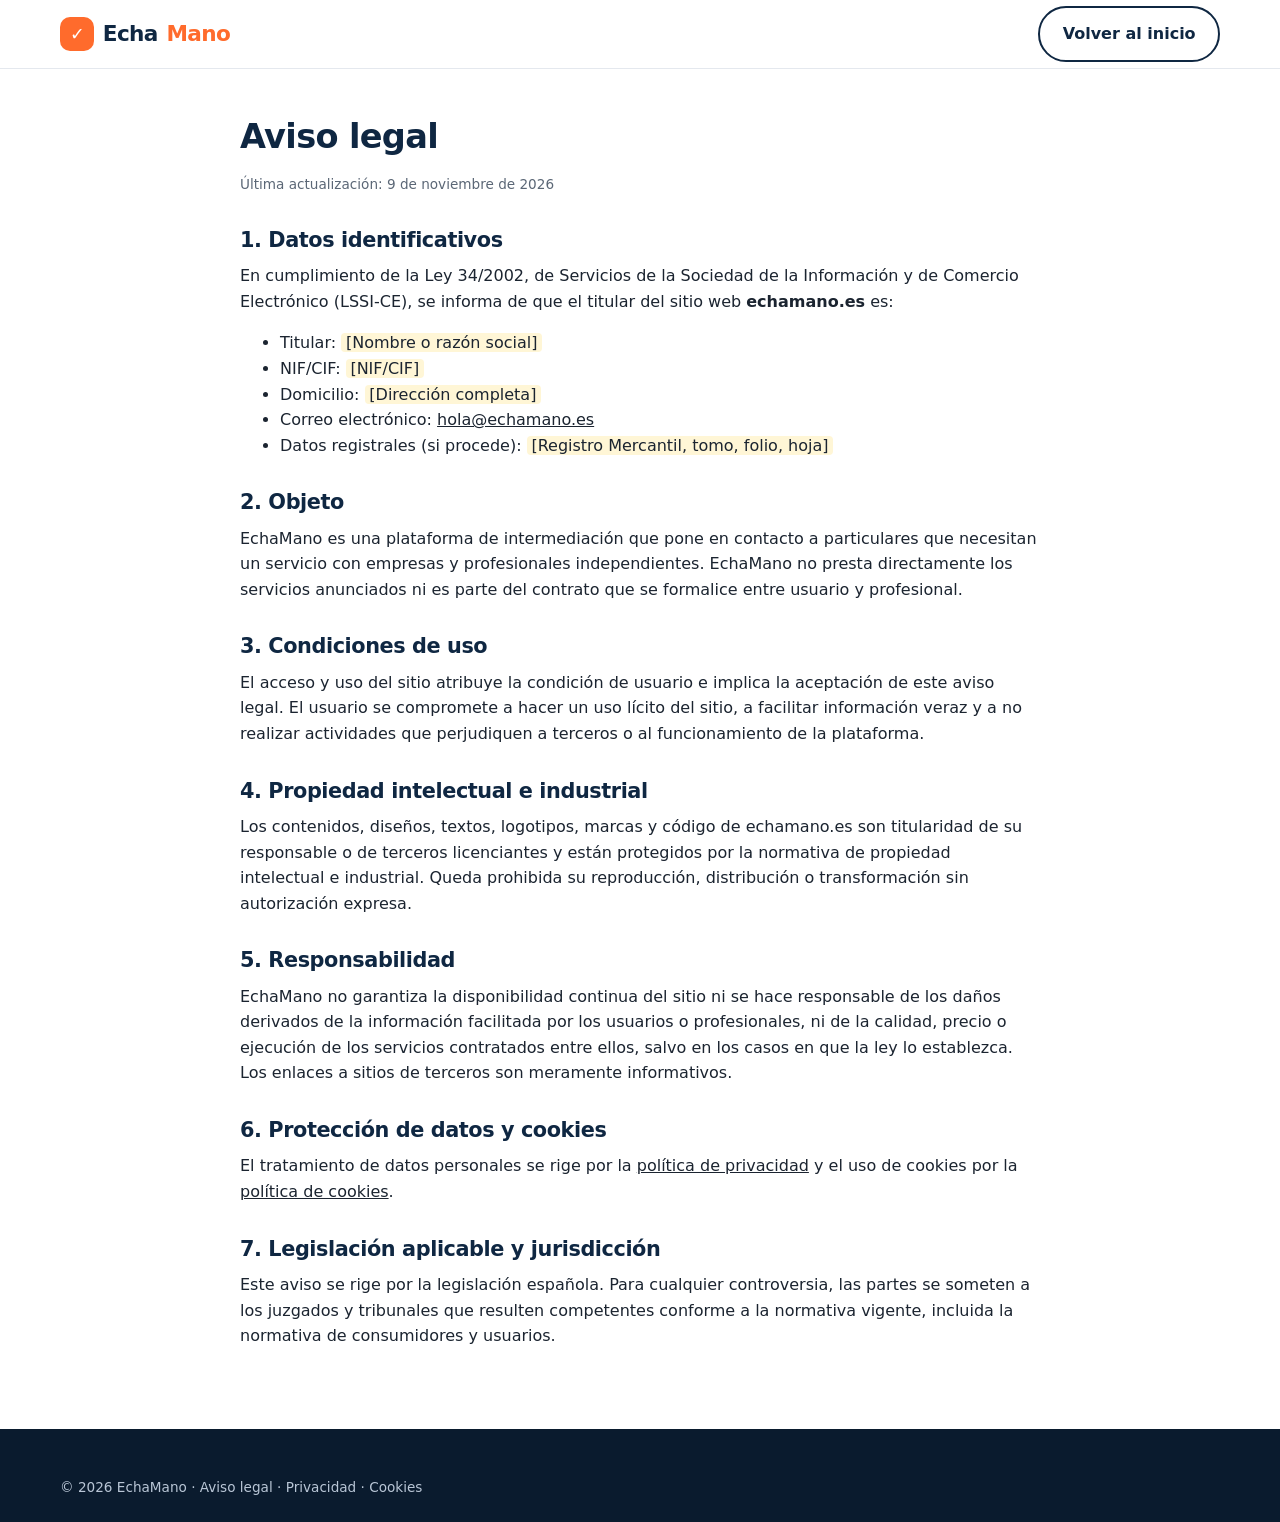
==== aviso-legal.html @ 640a9078 "Commit inicial: estructura web estática de EchaMano Portada, páginas legales, SEO (meta, Open Graph," ====
<!DOCTYPE html>
<html lang="es">
<head>
  <meta charset="utf-8">
  <meta name="viewport" content="width=device-width, initial-scale=1">
  <title>Aviso legal | EchaMano</title>
  <meta name="description" content="Aviso legal de echamano.es: titular del sitio web, condiciones de uso, propiedad intelectual y responsabilidad.">
  <meta name="robots" content="index, follow">
  <link rel="canonical" href="https://echamano.es/aviso-legal.html">
  <link rel="icon" href="/favicon.svg" type="image/svg+xml">
  <meta property="og:type" content="website">
  <meta property="og:title" content="Aviso legal | EchaMano">
  <meta property="og:description" content="Información legal del titular y condiciones de uso de echamano.es.">
  <meta property="og:url" content="https://echamano.es/aviso-legal.html">
  <link rel="stylesheet" href="/css/styles.css">
</head>
<body>
  <header class="site-header"><div class="container nav">
    <a class="logo" href="/"><span class="logo-mark" aria-hidden="true">✓</span>Echa<b>Mano</b></a>
    <a class="btn btn-outline" href="/">Volver al inicio</a>
  </div></header>

  <main class="container legal">
    <h1>Aviso legal</h1>
    <p class="small">Última actualización: 9 de noviembre de 2026</p>

    <h2>1. Datos identificativos</h2>
    <p>En cumplimiento de la Ley 34/2002, de Servicios de la Sociedad de la Información y de Comercio Electrónico (LSSI-CE), se informa de que el titular del sitio web <strong>echamano.es</strong> es:</p>
    <ul>
      <li>Titular: <span class="todo">[Nombre o razón social]</span></li>
      <li>NIF/CIF: <span class="todo">[NIF/CIF]</span></li>
      <li>Domicilio: <span class="todo">[Dirección completa]</span></li>
      <li>Correo electrónico: <a href="mailto:hola@echamano.es">hola@echamano.es</a></li>
      <li>Datos registrales (si procede): <span class="todo">[Registro Mercantil, tomo, folio, hoja]</span></li>
    </ul>

    <h2>2. Objeto</h2>
    <p>EchaMano es una plataforma de intermediación que pone en contacto a particulares que necesitan un servicio con empresas y profesionales independientes. EchaMano no presta directamente los servicios anunciados ni es parte del contrato que se formalice entre usuario y profesional.</p>

    <h2>3. Condiciones de uso</h2>
    <p>El acceso y uso del sitio atribuye la condición de usuario e implica la aceptación de este aviso legal. El usuario se compromete a hacer un uso lícito del sitio, a facilitar información veraz y a no realizar actividades que perjudiquen a terceros o al funcionamiento de la plataforma.</p>

    <h2>4. Propiedad intelectual e industrial</h2>
    <p>Los contenidos, diseños, textos, logotipos, marcas y código de echamano.es son titularidad de su responsable o de terceros licenciantes y están protegidos por la normativa de propiedad intelectual e industrial. Queda prohibida su reproducción, distribución o transformación sin autorización expresa.</p>

    <h2>5. Responsabilidad</h2>
    <p>EchaMano no garantiza la disponibilidad continua del sitio ni se hace responsable de los daños derivados de la información facilitada por los usuarios o profesionales, ni de la calidad, precio o ejecución de los servicios contratados entre ellos, salvo en los casos en que la ley lo establezca. Los enlaces a sitios de terceros son meramente informativos.</p>

    <h2>6. Protección de datos y cookies</h2>
    <p>El tratamiento de datos personales se rige por la <a href="/politica-de-privacidad.html">política de privacidad</a> y el uso de cookies por la <a href="/cookies.html">política de cookies</a>.</p>

    <h2>7. Legislación aplicable y jurisdicción</h2>
    <p>Este aviso se rige por la legislación española. Para cualquier controversia, las partes se someten a los juzgados y tribunales que resulten competentes conforme a la normativa vigente, incluida la normativa de consumidores y usuarios.</p>
  </main>

  <footer class="site-footer"><div class="container">
    <p class="copy" style="border:0;margin:0;padding:0">© 2026 EchaMano · <a href="/aviso-legal.html">Aviso legal</a> · <a href="/politica-de-privacidad.html">Privacidad</a> · <a href="/cookies.html">Cookies</a></p>
  </div></footer>
</body>
</html>
---- css/styles.css ----
/* EchaMano · echamano.es */
:root {
  --brand: #ff6b2c;
  --brand-dark: #e5551a;
  --navy: #0f2742;
  --navy-2: #163757;
  --ink: #1b2430;
  --muted: #5b6776;
  --line: #e4e8ee;
  --bg: #ffffff;
  --bg-soft: #f6f8fb;
  --ok: #17a673;
  --radius: 14px;
  --shadow: 0 8px 30px rgba(15, 39, 66, .10);
  --max: 1160px;
  font-family: "Inter", system-ui, -apple-system, "Segoe UI", Roboto, sans-serif;
}
*, *::before, *::after { box-sizing: border-box; }
html { scroll-behavior: smooth; }
body { margin: 0; color: var(--ink); background: var(--bg); line-height: 1.6; -webkit-font-smoothing: antialiased; }
img, svg { max-width: 100%; display: block; }
a { color: inherit; }
h1, h2, h3 { line-height: 1.2; margin: 0 0 .5em; color: var(--navy); letter-spacing: -.02em; }
h1 { font-size: clamp(2.1rem, 5vw, 3.4rem); }
h2 { font-size: clamp(1.6rem, 3.4vw, 2.3rem); }
h3 { font-size: 1.15rem; }
p { margin: 0 0 1em; }
.container { width: min(100% - 2rem, var(--max)); margin-inline: auto; }
.skip { position: absolute; left: -999px; top: 0; background: #fff; padding: .6rem 1rem; z-index: 100; }
.skip:focus { left: 1rem; top: 1rem; }
:focus-visible { outline: 3px solid var(--brand); outline-offset: 2px; }

/* Botones */
.btn { display: inline-flex; align-items: center; justify-content: center; gap: .5rem; padding: .85rem 1.4rem; border-radius: 999px; font-weight: 700; text-decoration: none; border: 2px solid transparent; cursor: pointer; font-size: 1rem; transition: transform .15s, background .15s, box-shadow .15s; font-family: inherit; }
.btn:hover { transform: translateY(-1px); }
.btn-primary { background: var(--brand); color: #fff; box-shadow: 0 6px 18px rgba(255,107,44,.35); }
.btn-primary:hover { background: var(--brand-dark); }
.btn-outline { border-color: var(--navy); color: var(--navy); background: transparent; }
.btn-outline:hover { background: var(--navy); color: #fff; }
.btn-light { background: #fff; color: var(--navy); }
.btn-ghost-light { border-color: rgba(255,255,255,.6); color: #fff; }
.btn-ghost-light:hover { background: #fff; color: var(--navy); }

/* Header */
.site-header { position: sticky; top: 0; z-index: 50; background: rgba(255,255,255,.95); backdrop-filter: blur(8px); border-bottom: 1px solid var(--line); }
.nav { display: flex; align-items: center; justify-content: space-between; height: 68px; gap: 1rem; }
.logo { display: inline-flex; align-items: center; gap: .55rem; font-weight: 800; font-size: 1.35rem; text-decoration: none; color: var(--navy); letter-spacing: -.03em; }
.logo-mark { width: 34px; height: 34px; border-radius: 10px; background: var(--brand); display: grid; place-items: center; color: #fff; font-size: 1.1rem; }
.logo b { color: var(--brand); }
.nav-links { display: flex; align-items: center; gap: 1.5rem; list-style: none; margin: 0; padding: 0; }
.nav-links a { text-decoration: none; font-weight: 600; font-size: .95rem; color: var(--ink); }
.nav-links a:hover { color: var(--brand); }
.nav-toggle { display: none; background: none; border: 0; padding: .5rem; cursor: pointer; font-size: 1.6rem; line-height: 1; color: var(--navy); }

/* Hero */
.hero { background: radial-gradient(1200px 500px at 85% -10%, #ffe4d6 0, transparent 60%), linear-gradient(180deg, #f6f8fb, #fff); padding: clamp(3rem, 8vw, 6rem) 0 3rem; }
.hero-grid { display: grid; grid-template-columns: 1.15fr .85fr; gap: 3rem; align-items: center; }
.eyebrow { display: inline-block; background: #fff1ea; color: var(--brand-dark); font-weight: 700; font-size: .85rem; padding: .35rem .8rem; border-radius: 999px; margin-bottom: 1rem; }
.hero h1 span { color: var(--brand); }
.lead { font-size: 1.15rem; color: var(--muted); max-width: 40em; }
.hero-cta { display: flex; flex-wrap: wrap; gap: .8rem; margin: 1.5rem 0; }
.hero-points { display: flex; flex-wrap: wrap; gap: .5rem 1.4rem; list-style: none; padding: 0; margin: 0; color: var(--muted); font-size: .95rem; }
.hero-points li::before { content: "✓"; color: var(--ok); font-weight: 800; margin-right: .4rem; }
.search-card { background: #fff; border-radius: 20px; box-shadow: var(--shadow); padding: 1.6rem; border: 1px solid var(--line); }
.search-card h2 { font-size: 1.3rem; }
.field { margin-bottom: 1rem; }
label { display: block; font-weight: 600; font-size: .9rem; margin-bottom: .3rem; }
input, select, textarea { width: 100%; padding: .8rem .9rem; border: 1.5px solid var(--line); border-radius: 10px; font: inherit; background: #fff; color: var(--ink); }
input:focus, select:focus { border-color: var(--brand); outline: none; box-shadow: 0 0 0 3px rgba(255,107,44,.2); }
.form-msg { margin-top: .8rem; font-weight: 600; font-size: .95rem; min-height: 1.4em; }
.form-msg.ok { color: var(--ok); }
.form-msg.err { color: #c62828; }
.small { font-size: .85rem; color: var(--muted); }

/* Secciones */
section { padding: clamp(3rem, 7vw, 5rem) 0; }
.section-head { text-align: center; max-width: 720px; margin: 0 auto 2.5rem; }
.section-head p { color: var(--muted); font-size: 1.05rem; }
.bg-soft { background: var(--bg-soft); }

/* Categorías */
.cat-grid { display: grid; grid-template-columns: repeat(auto-fill, minmax(165px, 1fr)); gap: 1rem; }
.cat { display: flex; flex-direction: column; align-items: center; gap: .6rem; padding: 1.4rem 1rem; background: #fff; border: 1.5px solid var(--line); border-radius: var(--radius); text-decoration: none; font-weight: 700; color: var(--navy); text-align: center; transition: all .15s; cursor: pointer; font-family: inherit; font-size: 1rem; }
.cat:hover, .cat[aria-pressed="true"] { border-color: var(--brand); box-shadow: var(--shadow); transform: translateY(-2px); }
.cat[aria-pressed="true"] { background: #fff7f2; }
.cat .ico { font-size: 2rem; line-height: 1; }

/* Pasos */
.tabs { display: flex; justify-content: center; gap: .5rem; margin-bottom: 2rem; flex-wrap: wrap; }
.tab { padding: .7rem 1.4rem; border-radius: 999px; border: 2px solid var(--line); background: #fff; font-weight: 700; cursor: pointer; font: inherit; font-weight: 700; color: var(--muted); }
.tab[aria-selected="true"] { background: var(--navy); border-color: var(--navy); color: #fff; }
.steps { display: grid; grid-template-columns: repeat(auto-fit, minmax(230px, 1fr)); gap: 1.4rem; counter-reset: s; }
.steps[hidden] { display: none; }
.step { background: #fff; border: 1px solid var(--line); border-radius: var(--radius); padding: 1.6rem; position: relative; }
.step::before { counter-increment: s; content: counter(s); display: grid; place-items: center; width: 40px; height: 40px; border-radius: 50%; background: var(--brand); color: #fff; font-weight: 800; margin-bottom: 1rem; }
.step p { color: var(--muted); margin: 0; }

/* Confianza */
.trust-grid { display: grid; grid-template-columns: repeat(auto-fit, minmax(240px, 1fr)); gap: 1.4rem; }
.trust { padding: 1.6rem; border-radius: var(--radius); background: var(--bg-soft); }
.trust .ico { font-size: 2rem; margin-bottom: .6rem; }
.trust p { color: var(--muted); margin: 0; }
.stats { display: grid; grid-template-columns: repeat(auto-fit, minmax(160px, 1fr)); gap: 1rem; margin-top: 2.5rem; text-align: center; }
.stat strong { display: block; font-size: 2rem; color: var(--brand); }
.stat span { color: var(--muted); font-size: .95rem; }

/* CTA */
.cta-grid { display: grid; grid-template-columns: 1fr 1fr; gap: 1.5rem; }
.cta-box { border-radius: 22px; padding: clamp(1.8rem, 4vw, 2.8rem); }
.cta-box h2 { color: inherit; font-size: 1.7rem; }
.cta-box ul { padding-left: 1.2rem; margin: 0 0 1.5rem; }
.cta-client { background: #fff1ea; }
.cta-pro { background: var(--navy); color: #fff; }
.cta-pro li, .cta-pro p { color: #d3deeb; }

/* FAQ */
details { background: #fff; border: 1px solid var(--line); border-radius: 12px; padding: 1rem 1.2rem; margin-bottom: .8rem; }
summary { cursor: pointer; font-weight: 700; color: var(--navy); }
details p { margin: .7rem 0 0; color: var(--muted); }
.faq { max-width: 780px; margin: 0 auto; }

/* Footer */
.site-footer { background: #0a1b2e; color: #b9c6d6; padding: 3rem 0 1.5rem; font-size: .95rem; }
.footer-grid { display: grid; grid-template-columns: 1.4fr 1fr 1fr 1fr; gap: 2rem; }
.site-footer h3 { color: #fff; font-size: 1rem; }
.site-footer ul { list-style: none; padding: 0; margin: 0; }
.site-footer li { margin-bottom: .5rem; }
.site-footer a { text-decoration: none; }
.site-footer a:hover { color: #fff; text-decoration: underline; }
.site-footer .logo { color: #fff; }
.copy { border-top: 1px solid #1f3550; margin-top: 2rem; padding-top: 1.2rem; font-size: .85rem; }

/* Cookies */
.cookie-banner { position: fixed; inset: auto 1rem 1rem 1rem; max-width: 720px; margin-inline: auto; background: #fff; border: 1px solid var(--line); box-shadow: 0 10px 40px rgba(0,0,0,.2); border-radius: 16px; padding: 1.2rem 1.4rem; z-index: 200; display: none; }
.cookie-banner.show { display: block; }
.cookie-banner p { margin: 0 0 .9rem; font-size: .92rem; }
.cookie-actions { display: flex; flex-wrap: wrap; gap: .6rem; }
.cookie-actions .btn { padding: .55rem 1.1rem; font-size: .9rem; }

/* Legal */
.legal { padding: 3rem 0 4rem; max-width: 800px; }
.legal h1 { font-size: 2.1rem; }
.legal h2 { font-size: 1.3rem; margin-top: 2rem; }
.legal table { width: 100%; border-collapse: collapse; margin: 1rem 0; font-size: .92rem; }
.legal th, .legal td { border: 1px solid var(--line); padding: .6rem .7rem; text-align: left; vertical-align: top; }
.legal th { background: var(--bg-soft); }
.todo { background: #fff6d6; padding: 0 .3rem; border-radius: 4px; }

@media (max-width: 860px) {
  .hero-grid, .cta-grid { grid-template-columns: 1fr; }
  .footer-grid { grid-template-columns: 1fr 1fr; }
  .nav-toggle { display: block; }
  .nav-links { display: none; position: absolute; top: 68px; left: 0; right: 0; background: #fff; flex-direction: column; align-items: flex-start; padding: 1rem; gap: 1rem; border-bottom: 1px solid var(--line); }
  .nav-links.open { display: flex; }
}
@media (prefers-reduced-motion: reduce) { * { transition: none !important; scroll-behavior: auto !important; } }
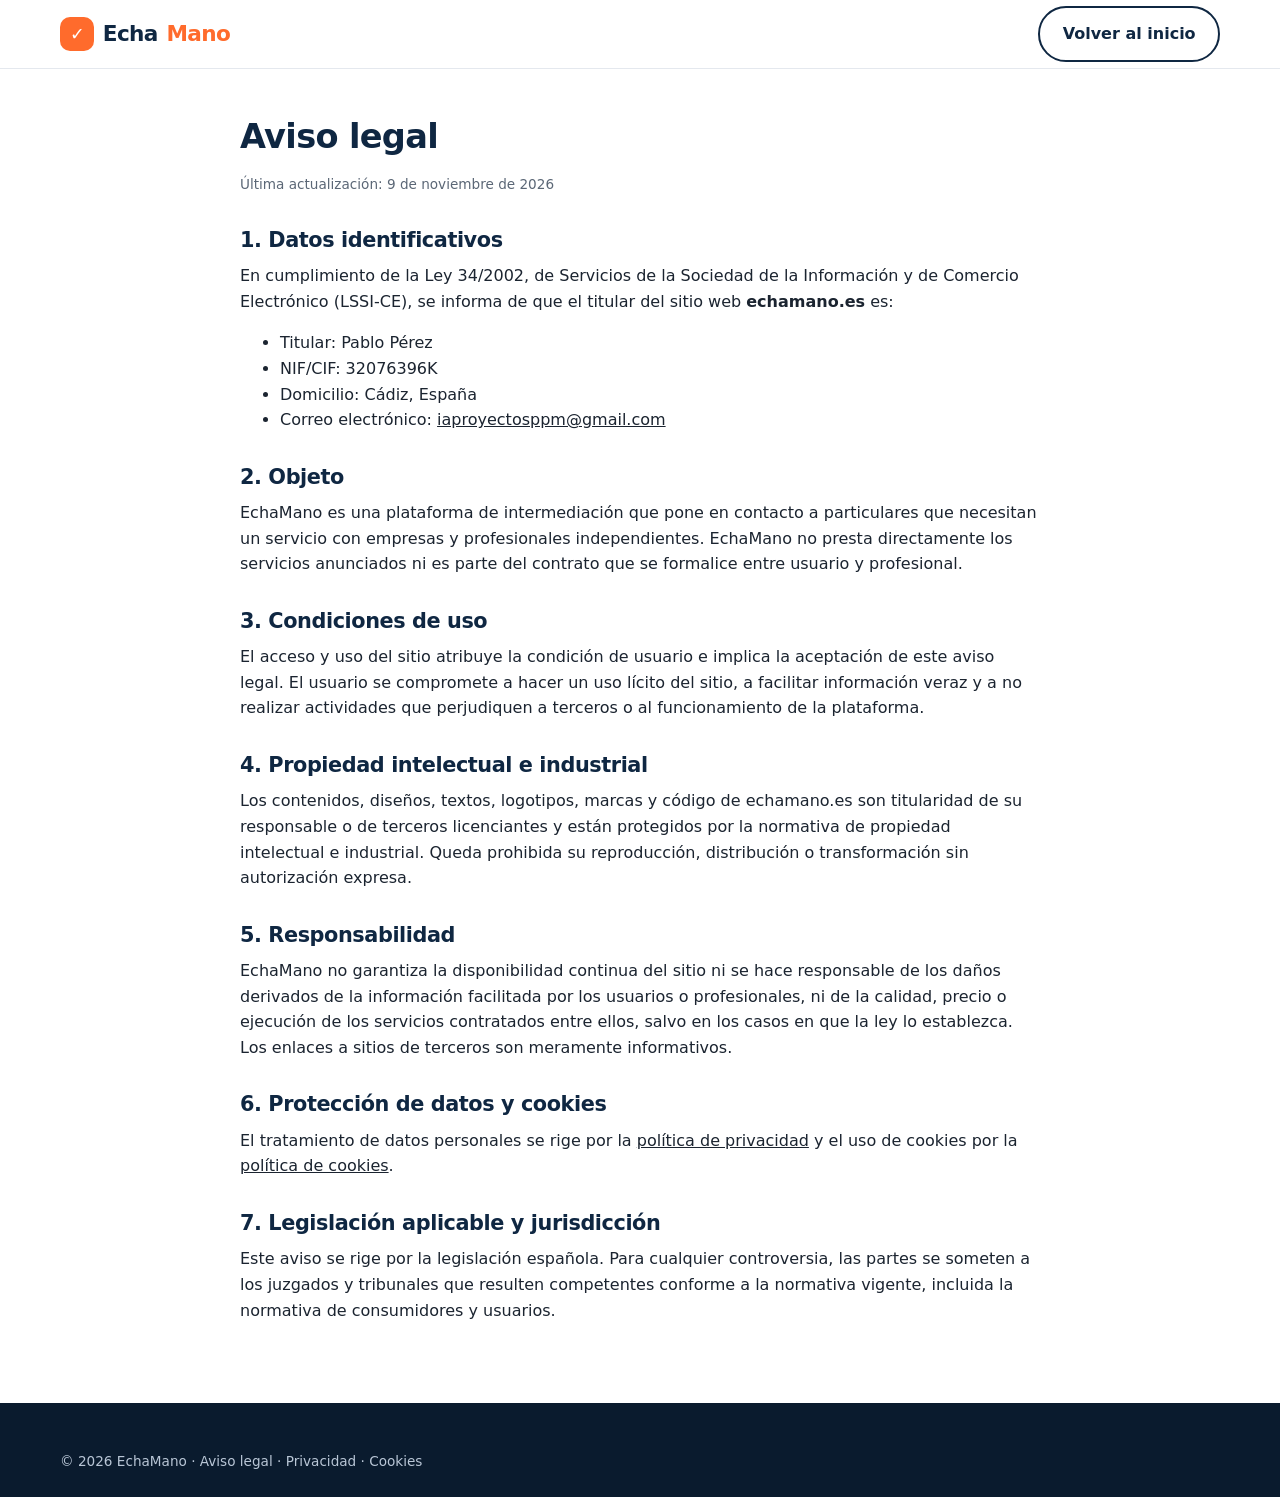
==== commit 50d1d412: "Actualizar datos legales del titular Co-Authored-By: Claude Sonnet 5.5 <noreply@anthropic.com>" ====
--- a/aviso-legal.html
+++ b/aviso-legal.html
@@ -27,11 +27,10 @@
     <h2>1. Datos identificativos</h2>
     <p>En cumplimiento de la Ley 34/2002, de Servicios de la Sociedad de la Información y de Comercio Electrónico (LSSI-CE), se informa de que el titular del sitio web <strong>echamano.es</strong> es:</p>
     <ul>
-      <li>Titular: <span class="todo">[Nombre o razón social]</span></li>
-      <li>NIF/CIF: <span class="todo">[NIF/CIF]</span></li>
-      <li>Domicilio: <span class="todo">[Dirección completa]</span></li>
-      <li>Correo electrónico: <a href="mailto:hola@echamano.es">hola@echamano.es</a></li>
-      <li>Datos registrales (si procede): <span class="todo">[Registro Mercantil, tomo, folio, hoja]</span></li>
+      <li>Titular: Pablo Pérez</li>
+      <li>NIF/CIF: 32076396K</li>
+      <li>Domicilio: Cádiz, España</li>
+      <li>Correo electrónico: <a href="mailto:iaproyectosppm@gmail.com">iaproyectosppm@gmail.com</a></li>
     </ul>
 
     <h2>2. Objeto</h2>
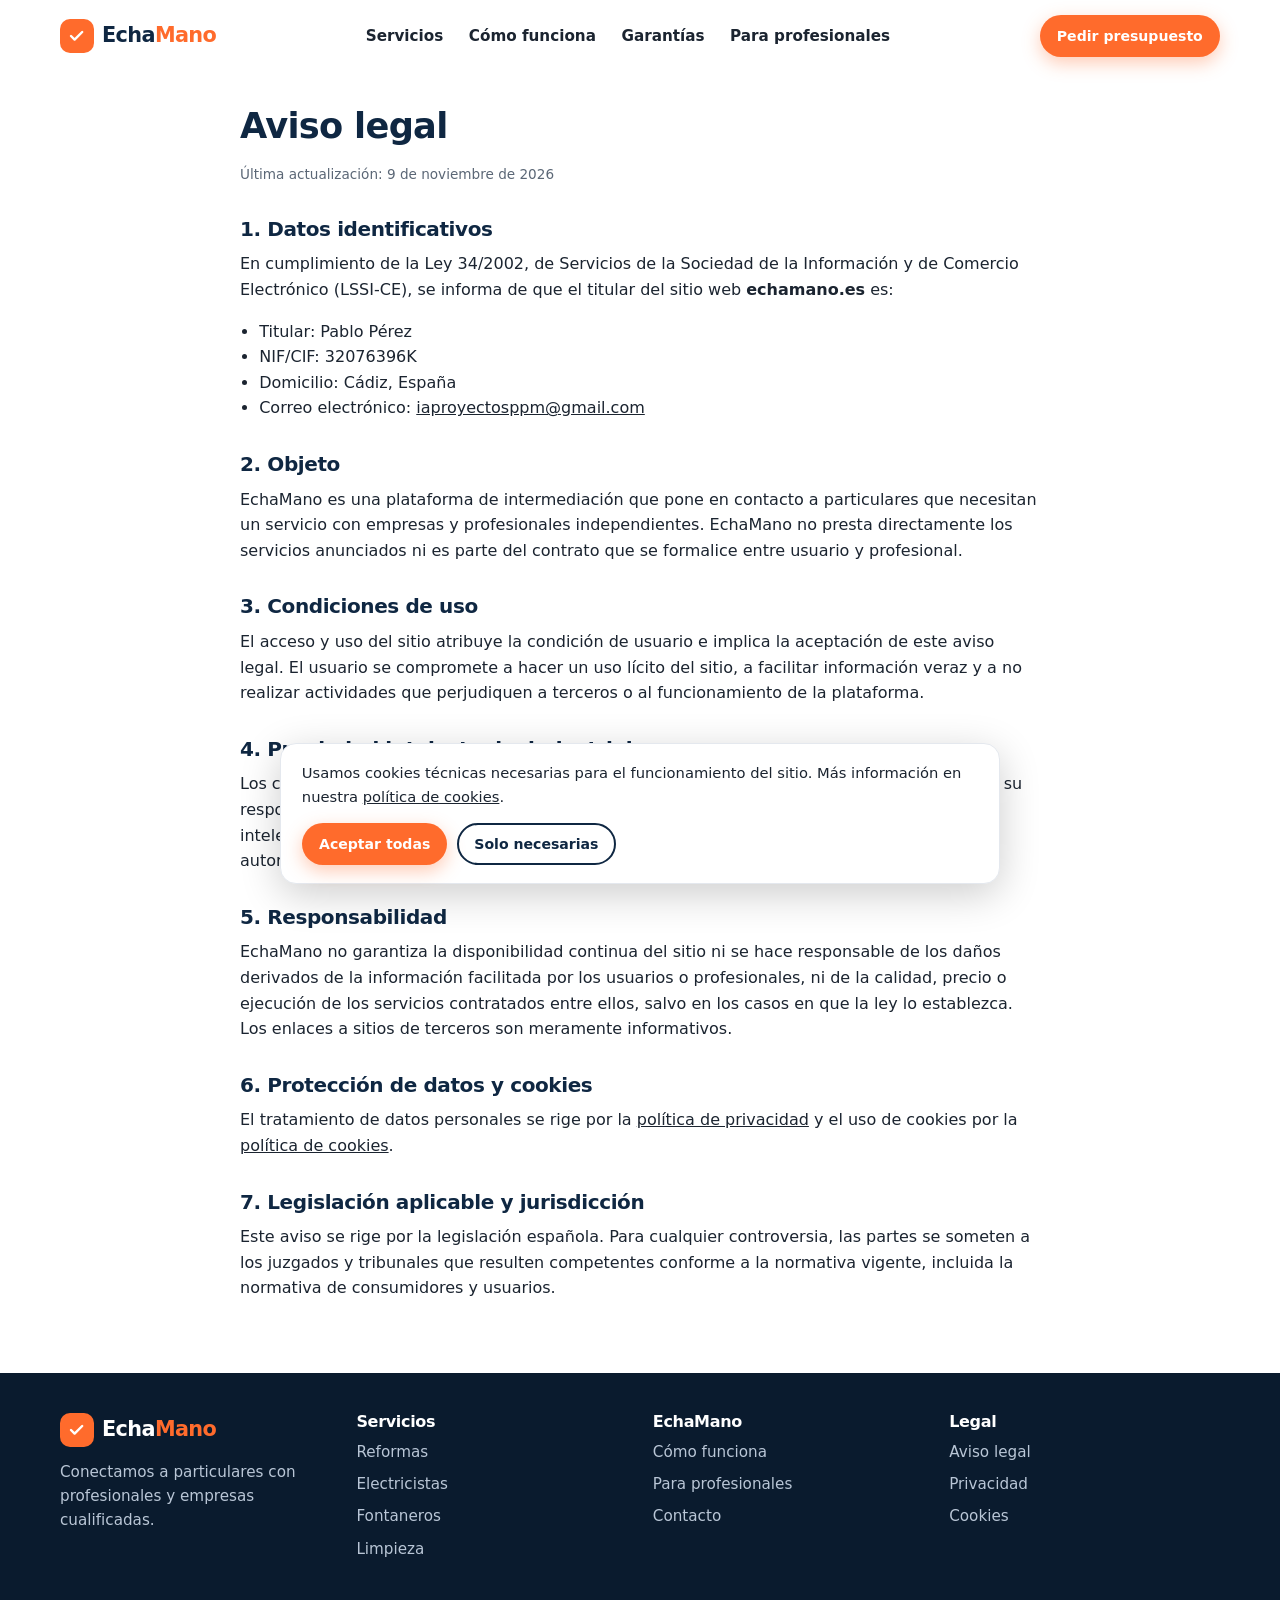
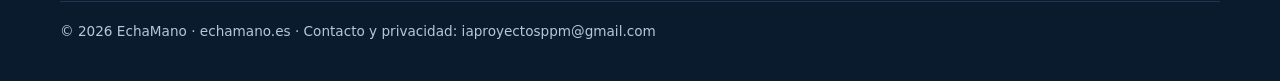
==== commit d5f17f97: "Implementar diseño profesional y estructura inspirada en estándares de la industria Co-Authored-By: " ====
--- a/aviso-legal.html
+++ b/aviso-legal.html
@@ -12,13 +12,24 @@
   <meta property="og:title" content="Aviso legal | EchaMano">
   <meta property="og:description" content="Información legal del titular y condiciones de uso de echamano.es.">
   <meta property="og:url" content="https://echamano.es/aviso-legal.html">
+  <meta name="theme-color" content="#ff6b2c">
+  <script>document.documentElement.classList.add('js');</script>
   <link rel="stylesheet" href="/css/styles.css">
 </head>
 <body>
-  <header class="site-header"><div class="container nav">
-    <a class="logo" href="/"><span class="logo-mark" aria-hidden="true">✓</span>Echa<b>Mano</b></a>
-    <a class="btn btn-outline" href="/">Volver al inicio</a>
-  </div></header>
+  <header class="site-header" id="top">
+    <div class="container nav">
+      <a class="logo" href="/" aria-label="EchaMano, inicio"><span class="logo-mark" aria-hidden="true"><svg class="icon" viewBox="0 0 24 24"><path d="M5 12.5l4.5 4.5L19 7.5"/></svg></span><span>Echa<b>Mano</b></span></a>
+      <a class="btn btn-primary btn-sm nav-cta" href="/#presupuesto">Pedir presupuesto</a>
+      <button class="nav-toggle" type="button" aria-label="Abrir menú" aria-expanded="false" aria-controls="nav-links"><svg class="icon" viewBox="0 0 24 24"><path d="M4 7h16M4 12h16M4 17h16"/></svg></button>
+      <ul class="nav-links" id="nav-links">
+        <li><a href="/#servicios">Servicios</a></li>
+        <li><a href="/#como-funciona">Cómo funciona</a></li>
+        <li><a href="/#confianza">Garantías</a></li>
+        <li><a href="/#captacion">Para profesionales</a></li>
+      </ul>
+    </div>
+  </header>
 
   <main class="container legal">
     <h1>Aviso legal</h1>
@@ -52,8 +63,28 @@
     <p>Este aviso se rige por la legislación española. Para cualquier controversia, las partes se someten a los juzgados y tribunales que resulten competentes conforme a la normativa vigente, incluida la normativa de consumidores y usuarios.</p>
   </main>
 
-  <footer class="site-footer"><div class="container">
-    <p class="copy" style="border:0;margin:0;padding:0">© 2026 EchaMano · <a href="/aviso-legal.html">Aviso legal</a> · <a href="/politica-de-privacidad.html">Privacidad</a> · <a href="/cookies.html">Cookies</a></p>
-  </div></footer>
+  <footer class="site-footer">
+    <div class="container">
+      <div class="footer-grid">
+        <div class="footer-brand">
+          <a class="logo" href="/" aria-label="EchaMano, inicio"><span class="logo-mark" aria-hidden="true"><svg class="icon" viewBox="0 0 24 24"><path d="M5 12.5l4.5 4.5L19 7.5"/></svg></span><span>Echa<b>Mano</b></span></a>
+          <p style="margin-top:.8rem">Conectamos a particulares con profesionales y empresas cualificadas.</p>
+        </div>
+        <nav aria-label="Servicios"><h3>Servicios</h3><ul><li><a href="/#servicios">Reformas</a></li><li><a href="/#servicios">Electricistas</a></li><li><a href="/#servicios">Fontaneros</a></li><li><a href="/#servicios">Limpieza</a></li></ul></nav>
+        <nav aria-label="EchaMano"><h3>EchaMano</h3><ul><li><a href="/#como-funciona">Cómo funciona</a></li><li><a href="/#captacion">Para profesionales</a></li><li><a href="mailto:iaproyectosppm@gmail.com">Contacto</a></li></ul></nav>
+        <nav aria-label="Legal"><h3>Legal</h3><ul><li><a href="/aviso-legal.html">Aviso legal</a></li><li><a href="/politica-de-privacidad.html">Privacidad</a></li><li><a href="/cookies.html">Cookies</a></li></ul></nav>
+      </div>
+      <p class="copy">© <span id="year">2026</span> EchaMano · echamano.es · Contacto y privacidad: <a href="mailto:iaproyectosppm@gmail.com">iaproyectosppm@gmail.com</a></p>
+    </div>
+  </footer>
+  <div id="cookie-banner" class="cookie-banner" role="dialog" aria-label="Aviso de cookies">
+    <p>Usamos cookies técnicas necesarias para el funcionamiento del sitio. Más información en nuestra <a href="/cookies.html">política de cookies</a>.</p>
+    <div class="cookie-actions">
+      <button id="cookie-accept" class="btn btn-primary btn-sm" type="button">Aceptar todas</button>
+      <button id="cookie-reject" class="btn btn-outline btn-sm" type="button">Solo necesarias</button>
+    </div>
+  </div>
+
+  <script src="/js/main.js" defer></script>
 </body>
 </html>
--- a/css/styles.css
+++ b/css/styles.css
@@ -1,156 +1,256 @@
-/* EchaMano · echamano.es */
+/* EchaMano · echamano.es — CSS mobile-first */
 :root {
   --brand: #ff6b2c;
   --brand-dark: #e5551a;
+  --brand-soft: #fff1ea;
   --navy: #0f2742;
   --navy-2: #163757;
   --ink: #1b2430;
   --muted: #5b6776;
   --line: #e4e8ee;
-  --bg: #ffffff;
+  --bg: #fff;
   --bg-soft: #f6f8fb;
-  --ok: #17a673;
-  --radius: 14px;
+  --ok: #12805c;
+  --err: #c62828;
+  --radius: 16px;
   --shadow: 0 8px 30px rgba(15, 39, 66, .10);
+  --shadow-lg: 0 16px 44px rgba(15, 39, 66, .16);
   --max: 1160px;
+  --ease: cubic-bezier(.2, .7, .2, 1);
   font-family: "Inter", system-ui, -apple-system, "Segoe UI", Roboto, sans-serif;
 }
 *, *::before, *::after { box-sizing: border-box; }
-html { scroll-behavior: smooth; }
-body { margin: 0; color: var(--ink); background: var(--bg); line-height: 1.6; -webkit-font-smoothing: antialiased; }
+html { scroll-behavior: smooth; scroll-padding-top: 76px; }
+body { margin: 0; color: var(--ink); background: var(--bg); line-height: 1.6; -webkit-font-smoothing: antialiased; text-rendering: optimizeLegibility; }
 img, svg { max-width: 100%; display: block; }
 a { color: inherit; }
-h1, h2, h3 { line-height: 1.2; margin: 0 0 .5em; color: var(--navy); letter-spacing: -.02em; }
-h1 { font-size: clamp(2.1rem, 5vw, 3.4rem); }
-h2 { font-size: clamp(1.6rem, 3.4vw, 2.3rem); }
-h3 { font-size: 1.15rem; }
+h1, h2, h3 { line-height: 1.18; margin: 0 0 .5em; color: var(--navy); letter-spacing: -.02em; }
+h1 { font-size: clamp(2rem, 7vw, 3.4rem); }
+h2 { font-size: clamp(1.55rem, 4.5vw, 2.3rem); }
+h3 { font-size: 1.1rem; }
 p { margin: 0 0 1em; }
+ul { padding-left: 1.2rem; }
 .container { width: min(100% - 2rem, var(--max)); margin-inline: auto; }
 .skip { position: absolute; left: -999px; top: 0; background: #fff; padding: .6rem 1rem; z-index: 100; }
 .skip:focus { left: 1rem; top: 1rem; }
-:focus-visible { outline: 3px solid var(--brand); outline-offset: 2px; }
+:focus-visible { outline: 3px solid var(--brand); outline-offset: 2px; border-radius: 4px; }
+.sr-only { position: absolute; width: 1px; height: 1px; overflow: hidden; clip: rect(0 0 0 0); white-space: nowrap; }
+.small { font-size: .85rem; color: var(--muted); }
+.icon { width: 1.5rem; height: 1.5rem; fill: none; stroke: currentColor; stroke-width: 1.8; stroke-linecap: round; stroke-linejoin: round; flex: none; }
 
 /* Botones */
-.btn { display: inline-flex; align-items: center; justify-content: center; gap: .5rem; padding: .85rem 1.4rem; border-radius: 999px; font-weight: 700; text-decoration: none; border: 2px solid transparent; cursor: pointer; font-size: 1rem; transition: transform .15s, background .15s, box-shadow .15s; font-family: inherit; }
-.btn:hover { transform: translateY(-1px); }
-.btn-primary { background: var(--brand); color: #fff; box-shadow: 0 6px 18px rgba(255,107,44,.35); }
-.btn-primary:hover { background: var(--brand-dark); }
+.btn { display: inline-flex; align-items: center; justify-content: center; gap: .5rem; padding: .8rem 1.35rem; border-radius: 999px; font: inherit; font-weight: 700; font-size: .98rem; text-decoration: none; border: 2px solid transparent; cursor: pointer; transition: transform .2s var(--ease), background .2s, box-shadow .2s, color .2s, border-color .2s; }
+.btn:hover { transform: translateY(-2px); }
+.btn:active { transform: translateY(0) scale(.98); }
+.btn .icon { width: 1.1rem; height: 1.1rem; transition: transform .2s var(--ease); }
+.btn:hover .icon { transform: translateX(3px); }
+.btn-primary { background: var(--brand); color: #fff; box-shadow: 0 6px 18px rgba(255, 107, 44, .35); }
+.btn-primary:hover { background: var(--brand-dark); box-shadow: 0 10px 24px rgba(255, 107, 44, .45); }
 .btn-outline { border-color: var(--navy); color: var(--navy); background: transparent; }
 .btn-outline:hover { background: var(--navy); color: #fff; }
 .btn-light { background: #fff; color: var(--navy); }
-.btn-ghost-light { border-color: rgba(255,255,255,.6); color: #fff; }
-.btn-ghost-light:hover { background: #fff; color: var(--navy); }
+.btn-light:hover { box-shadow: 0 10px 24px rgba(0, 0, 0, .2); }
+.btn { white-space: nowrap; }
+.btn-sm { padding: .5rem .95rem; font-size: .88rem; }
+.btn-lg { padding: 1rem 2rem; font-size: 1.08rem; width: 100%; }
+.btn-block { width: 100%; }
 
 /* Header */
-.site-header { position: sticky; top: 0; z-index: 50; background: rgba(255,255,255,.95); backdrop-filter: blur(8px); border-bottom: 1px solid var(--line); }
-.nav { display: flex; align-items: center; justify-content: space-between; height: 68px; gap: 1rem; }
-.logo { display: inline-flex; align-items: center; gap: .55rem; font-weight: 800; font-size: 1.35rem; text-decoration: none; color: var(--navy); letter-spacing: -.03em; }
-.logo-mark { width: 34px; height: 34px; border-radius: 10px; background: var(--brand); display: grid; place-items: center; color: #fff; font-size: 1.1rem; }
-.logo b { color: var(--brand); }
-.nav-links { display: flex; align-items: center; gap: 1.5rem; list-style: none; margin: 0; padding: 0; }
-.nav-links a { text-decoration: none; font-weight: 600; font-size: .95rem; color: var(--ink); }
-.nav-links a:hover { color: var(--brand); }
-.nav-toggle { display: none; background: none; border: 0; padding: .5rem; cursor: pointer; font-size: 1.6rem; line-height: 1; color: var(--navy); }
+.site-header { position: sticky; top: 0; z-index: 50; background: rgba(255, 255, 255, .94); backdrop-filter: blur(10px); border-bottom: 1px solid transparent; transition: border-color .2s, box-shadow .2s; }
+.site-header.scrolled { border-color: var(--line); box-shadow: 0 4px 18px rgba(15, 39, 66, .06); }
+.nav { display: flex; align-items: center; gap: .6rem; height: 64px; }
+.logo { display: inline-flex; align-items: center; gap: .5rem; font-weight: 800; font-size: 1.3rem; text-decoration: none; color: var(--navy); letter-spacing: -.03em; margin-right: auto; }
+.logo b { color: var(--brand); font-weight: 800; }
+.logo-mark { width: 34px; height: 34px; border-radius: 10px; background: var(--brand); display: grid; place-items: center; color: #fff; transition: transform .3s var(--ease); }
+.logo-mark .icon { width: 1.2rem; height: 1.2rem; stroke-width: 3; }
+.logo:hover .logo-mark { transform: rotate(-8deg) scale(1.06); }
+.nav-cta { order: 2; }
+.nav-toggle { order: 3; background: none; border: 0; padding: .4rem; cursor: pointer; color: var(--navy); border-radius: 8px; }
+.nav-toggle .icon { width: 1.7rem; height: 1.7rem; }
+.nav-links { display: none; position: absolute; top: 64px; left: 0; right: 0; background: #fff; flex-direction: column; padding: .8rem 1rem 1.2rem; border-bottom: 1px solid var(--line); box-shadow: var(--shadow); list-style: none; margin: 0; }
+.nav-links.open { display: flex; }
+.nav-links a { display: block; padding: .7rem 0; text-decoration: none; font-weight: 600; color: var(--ink); border-bottom: 1px solid var(--line); }
+.nav-links li:last-child a { border: 0; }
 
 /* Hero */
-.hero { background: radial-gradient(1200px 500px at 85% -10%, #ffe4d6 0, transparent 60%), linear-gradient(180deg, #f6f8fb, #fff); padding: clamp(3rem, 8vw, 6rem) 0 3rem; }
-.hero-grid { display: grid; grid-template-columns: 1.15fr .85fr; gap: 3rem; align-items: center; }
-.eyebrow { display: inline-block; background: #fff1ea; color: var(--brand-dark); font-weight: 700; font-size: .85rem; padding: .35rem .8rem; border-radius: 999px; margin-bottom: 1rem; }
+.hero { background: radial-gradient(900px 420px at 90% -10%, #ffe1d1 0, transparent 60%), linear-gradient(180deg, var(--bg-soft), #fff); padding: 2.2rem 0 2.5rem; }
+.hero-grid { display: grid; gap: 2rem; }
+.eyebrow { display: inline-block; background: var(--brand-soft); color: var(--brand-dark); font-weight: 700; font-size: .82rem; padding: .35rem .85rem; border-radius: 999px; margin-bottom: 1rem; }
 .hero h1 span { color: var(--brand); }
-.lead { font-size: 1.15rem; color: var(--muted); max-width: 40em; }
-.hero-cta { display: flex; flex-wrap: wrap; gap: .8rem; margin: 1.5rem 0; }
-.hero-points { display: flex; flex-wrap: wrap; gap: .5rem 1.4rem; list-style: none; padding: 0; margin: 0; color: var(--muted); font-size: .95rem; }
-.hero-points li::before { content: "✓"; color: var(--ok); font-weight: 800; margin-right: .4rem; }
-.search-card { background: #fff; border-radius: 20px; box-shadow: var(--shadow); padding: 1.6rem; border: 1px solid var(--line); }
-.search-card h2 { font-size: 1.3rem; }
+.lead { font-size: 1.08rem; color: var(--muted); max-width: 40em; }
+.chips { display: flex; flex-wrap: wrap; gap: .5rem; margin: 1.2rem 0 1.6rem; padding: 0; list-style: none; }
+.chip { display: inline-flex; align-items: center; gap: .4rem; padding: .45rem .9rem; border: 1.5px solid var(--line); background: #fff; border-radius: 999px; font: inherit; font-size: .9rem; font-weight: 600; color: var(--navy); cursor: pointer; transition: all .2s var(--ease); }
+.chip .icon { width: 1rem; height: 1rem; color: var(--brand); }
+.chip:hover { border-color: var(--brand); transform: translateY(-2px); box-shadow: var(--shadow); }
+.benefits { display: grid; gap: .8rem; padding: 0; margin: 0; list-style: none; }
+.benefit { display: flex; align-items: flex-start; gap: .8rem; background: #fff; border: 1px solid var(--line); border-radius: 14px; padding: .9rem 1rem; transition: transform .25s var(--ease), box-shadow .25s; }
+.benefit:hover { transform: translateY(-3px); box-shadow: var(--shadow); }
+.benefit .icon-wrap { width: 40px; height: 40px; border-radius: 12px; background: var(--brand-soft); color: var(--brand-dark); display: grid; place-items: center; flex: none; }
+.benefit strong { display: block; color: var(--navy); line-height: 1.3; }
+.benefit span { font-size: .88rem; color: var(--muted); line-height: 1.4; display: block; }
+
+/* Formulario */
+.request-card { background: #fff; border-radius: 22px; box-shadow: var(--shadow-lg); padding: 1.4rem; border: 1px solid var(--line); }
+.request-card h2 { font-size: 1.35rem; margin-bottom: .3rem; }
+.request-card > p { color: var(--muted); font-size: .95rem; }
 .field { margin-bottom: 1rem; }
 label { display: block; font-weight: 600; font-size: .9rem; margin-bottom: .3rem; }
-input, select, textarea { width: 100%; padding: .8rem .9rem; border: 1.5px solid var(--line); border-radius: 10px; font: inherit; background: #fff; color: var(--ink); }
-input:focus, select:focus { border-color: var(--brand); outline: none; box-shadow: 0 0 0 3px rgba(255,107,44,.2); }
-.form-msg { margin-top: .8rem; font-weight: 600; font-size: .95rem; min-height: 1.4em; }
+input, select, textarea { width: 100%; padding: .85rem .95rem; border: 1.5px solid var(--line); border-radius: 12px; font: inherit; font-size: 1rem; background: #fff; color: var(--ink); transition: border-color .2s, box-shadow .2s; }
+input:hover, select:hover { border-color: #c5cdd8; }
+input:focus, select:focus { border-color: var(--brand); outline: none; box-shadow: 0 0 0 4px rgba(255, 107, 44, .18); }
+input[aria-invalid="true"], select[aria-invalid="true"] { border-color: var(--err); }
+.check { display: flex; gap: .6rem; align-items: flex-start; font-size: .85rem; color: var(--muted); font-weight: 400; margin-bottom: 1rem; }
+.check input { width: 1.15rem; height: 1.15rem; margin-top: .15rem; accent-color: var(--brand); flex: none; }
+.hp { position: absolute; left: -9999px; }
+.form-msg { margin: .8rem 0 0; font-weight: 600; font-size: .95rem; min-height: 1.4em; }
 .form-msg.ok { color: var(--ok); }
-.form-msg.err { color: #c62828; }
-.small { font-size: .85rem; color: var(--muted); }
+.form-msg.err { color: var(--err); }
+.form-note { display: flex; align-items: center; gap: .4rem; margin: .9rem 0 0; font-size: .82rem; color: var(--muted); }
+.form-note .icon { width: 1rem; height: 1rem; color: var(--ok); }
+button[disabled] { opacity: .7; cursor: progress; }
 
 /* Secciones */
-section { padding: clamp(3rem, 7vw, 5rem) 0; }
-.section-head { text-align: center; max-width: 720px; margin: 0 auto 2.5rem; }
-.section-head p { color: var(--muted); font-size: 1.05rem; }
+section { padding: 3rem 0; }
+.section-head { text-align: center; max-width: 720px; margin: 0 auto 2rem; }
+.section-head p { color: var(--muted); font-size: 1.03rem; margin: 0; }
 .bg-soft { background: var(--bg-soft); }
 
 /* Categorías */
-.cat-grid { display: grid; grid-template-columns: repeat(auto-fill, minmax(165px, 1fr)); gap: 1rem; }
-.cat { display: flex; flex-direction: column; align-items: center; gap: .6rem; padding: 1.4rem 1rem; background: #fff; border: 1.5px solid var(--line); border-radius: var(--radius); text-decoration: none; font-weight: 700; color: var(--navy); text-align: center; transition: all .15s; cursor: pointer; font-family: inherit; font-size: 1rem; }
-.cat:hover, .cat[aria-pressed="true"] { border-color: var(--brand); box-shadow: var(--shadow); transform: translateY(-2px); }
-.cat[aria-pressed="true"] { background: #fff7f2; }
-.cat .ico { font-size: 2rem; line-height: 1; }
+.cat-grid { display: grid; grid-template-columns: repeat(2, 1fr); gap: .8rem; }
+.cat { display: flex; flex-direction: column; align-items: center; gap: .7rem; padding: 1.3rem .8rem; background: #fff; border: 1.5px solid var(--line); border-radius: var(--radius); font: inherit; font-weight: 700; color: var(--navy); text-align: center; cursor: pointer; transition: transform .25s var(--ease), box-shadow .25s, border-color .2s, background .2s; }
+.cat .icon-wrap { width: 54px; height: 54px; border-radius: 16px; background: var(--brand-soft); color: var(--brand-dark); display: grid; place-items: center; transition: background .2s, color .2s; }
+.cat .icon { width: 1.7rem; height: 1.7rem; }
+.cat:hover, .cat[aria-pressed="true"] { border-color: var(--brand); box-shadow: var(--shadow); transform: translateY(-4px); }
+.cat:hover .icon-wrap, .cat[aria-pressed="true"] .icon-wrap { background: var(--brand); color: #fff; }
+
+/* Captación profesionales */
+.pro-band { background: linear-gradient(135deg, #fff1ea 0%, #ffe4d6 100%); }
+.perks { list-style: none; margin: 0; padding: 0; display: grid; gap: 1rem; }
+.perk { background: #fff; border-radius: var(--radius); padding: 1.6rem 1.4rem; box-shadow: var(--shadow); text-align: center; transition: transform .25s var(--ease), box-shadow .25s; }
+.perk:hover { transform: translateY(-5px); box-shadow: var(--shadow-lg); }
+.perk-ico { width: 60px; height: 60px; margin: 0 auto 1rem; display: grid; place-items: center; background: var(--brand-soft); color: var(--brand-dark); border-radius: 50%; }
+.perk-ico .icon { width: 1.7rem; height: 1.7rem; }
+.perk p { color: var(--muted); margin: 0; font-size: .95rem; }
+.pro-band-cta { text-align: center; margin-top: 2rem; }
+.pro-band-cta .small { margin: .8rem 0 0; }
+.promo-note { font-size: .78rem; opacity: .9; margin-top: .4rem !important; }
 
 /* Pasos */
-.tabs { display: flex; justify-content: center; gap: .5rem; margin-bottom: 2rem; flex-wrap: wrap; }
-.tab { padding: .7rem 1.4rem; border-radius: 999px; border: 2px solid var(--line); background: #fff; font-weight: 700; cursor: pointer; font: inherit; font-weight: 700; color: var(--muted); }
+.tabs { display: flex; justify-content: center; gap: .5rem; margin-bottom: 1.6rem; flex-wrap: wrap; }
+.tab { padding: .65rem 1.3rem; border-radius: 999px; border: 2px solid var(--line); background: #fff; font: inherit; font-weight: 700; color: var(--muted); cursor: pointer; transition: all .2s; }
+.tab:hover { border-color: var(--navy); color: var(--navy); }
 .tab[aria-selected="true"] { background: var(--navy); border-color: var(--navy); color: #fff; }
-.steps { display: grid; grid-template-columns: repeat(auto-fit, minmax(230px, 1fr)); gap: 1.4rem; counter-reset: s; }
+.steps { display: grid; gap: 1rem; counter-reset: s; padding: 0; list-style: none; margin: 0; }
 .steps[hidden] { display: none; }
-.step { background: #fff; border: 1px solid var(--line); border-radius: var(--radius); padding: 1.6rem; position: relative; }
-.step::before { counter-increment: s; content: counter(s); display: grid; place-items: center; width: 40px; height: 40px; border-radius: 50%; background: var(--brand); color: #fff; font-weight: 800; margin-bottom: 1rem; }
-.step p { color: var(--muted); margin: 0; }
+.step { background: #fff; border: 1px solid var(--line); border-radius: var(--radius); padding: 1.4rem; transition: transform .25s var(--ease), box-shadow .25s; }
+.step:hover { transform: translateY(-4px); box-shadow: var(--shadow); }
+.step::before { counter-increment: s; content: counter(s); display: grid; place-items: center; width: 38px; height: 38px; border-radius: 50%; background: var(--brand); color: #fff; font-weight: 800; margin-bottom: .9rem; }
+.step p { color: var(--muted); margin: 0; font-size: .95rem; }
 
 /* Confianza */
-.trust-grid { display: grid; grid-template-columns: repeat(auto-fit, minmax(240px, 1fr)); gap: 1.4rem; }
-.trust { padding: 1.6rem; border-radius: var(--radius); background: var(--bg-soft); }
-.trust .ico { font-size: 2rem; margin-bottom: .6rem; }
-.trust p { color: var(--muted); margin: 0; }
-.stats { display: grid; grid-template-columns: repeat(auto-fit, minmax(160px, 1fr)); gap: 1rem; margin-top: 2.5rem; text-align: center; }
-.stat strong { display: block; font-size: 2rem; color: var(--brand); }
+.trust-grid { display: grid; gap: 1rem; }
+.trust { padding: 1.5rem; border-radius: var(--radius); background: var(--bg-soft); border: 1px solid transparent; transition: transform .25s var(--ease), border-color .2s, background .2s; }
+.trust:hover { transform: translateY(-4px); border-color: var(--line); background: #fff; box-shadow: var(--shadow); }
+.trust .icon-wrap { width: 48px; height: 48px; border-radius: 14px; background: #fff; color: var(--brand-dark); display: grid; place-items: center; margin-bottom: .9rem; box-shadow: 0 2px 8px rgba(15, 39, 66, .08); }
+.trust p { color: var(--muted); margin: 0; font-size: .95rem; }
+.stats { display: grid; gap: 1rem; margin-top: 2rem; text-align: center; }
+.stat strong { display: block; font-size: 1.8rem; color: var(--brand); line-height: 1.2; }
 .stat span { color: var(--muted); font-size: .95rem; }
 
-/* CTA */
-.cta-grid { display: grid; grid-template-columns: 1fr 1fr; gap: 1.5rem; }
-.cta-box { border-radius: 22px; padding: clamp(1.8rem, 4vw, 2.8rem); }
-.cta-box h2 { color: inherit; font-size: 1.7rem; }
+/* CTA doble */
+.cta-grid { display: grid; gap: 1rem; }
+.cta-box { border-radius: 22px; padding: 1.8rem 1.5rem; }
+.cta-box h2 { color: inherit; font-size: 1.5rem; }
 .cta-box ul { padding-left: 1.2rem; margin: 0 0 1.5rem; }
-.cta-client { background: #fff1ea; }
+.cta-client { background: var(--brand-soft); }
 .cta-pro { background: var(--navy); color: #fff; }
-.cta-pro li, .cta-pro p { color: #d3deeb; }
+.cta-pro li { color: #d3deeb; }
 
 /* FAQ */
-details { background: #fff; border: 1px solid var(--line); border-radius: 12px; padding: 1rem 1.2rem; margin-bottom: .8rem; }
-summary { cursor: pointer; font-weight: 700; color: var(--navy); }
-details p { margin: .7rem 0 0; color: var(--muted); }
 .faq { max-width: 780px; margin: 0 auto; }
+details { background: #fff; border: 1px solid var(--line); border-radius: 12px; padding: 0 1.2rem; margin-bottom: .8rem; transition: box-shadow .2s, border-color .2s; }
+details[open] { border-color: var(--brand); box-shadow: var(--shadow); }
+summary { cursor: pointer; font-weight: 700; color: var(--navy); padding: 1rem 0; list-style: none; display: flex; justify-content: space-between; gap: 1rem; align-items: center; }
+summary::-webkit-details-marker { display: none; }
+summary::after { content: "+"; font-size: 1.4rem; color: var(--brand); transition: transform .2s; line-height: 1; }
+details[open] summary::after { transform: rotate(45deg); }
+details p { margin: 0 0 1rem; color: var(--muted); }
 
 /* Footer */
-.site-footer { background: #0a1b2e; color: #b9c6d6; padding: 3rem 0 1.5rem; font-size: .95rem; }
-.footer-grid { display: grid; grid-template-columns: 1.4fr 1fr 1fr 1fr; gap: 2rem; }
+.site-footer { background: #0a1b2e; color: #b9c6d6; padding: 2.5rem 0 1.5rem; font-size: .95rem; }
+.footer-grid { display: grid; gap: 1.6rem; grid-template-columns: 1fr 1fr; }
+.footer-brand { grid-column: 1 / -1; }
 .site-footer h3 { color: #fff; font-size: 1rem; }
 .site-footer ul { list-style: none; padding: 0; margin: 0; }
 .site-footer li { margin-bottom: .5rem; }
-.site-footer a { text-decoration: none; }
+.site-footer a { text-decoration: none; transition: color .15s; }
 .site-footer a:hover { color: #fff; text-decoration: underline; }
 .site-footer .logo { color: #fff; }
 .copy { border-top: 1px solid #1f3550; margin-top: 2rem; padding-top: 1.2rem; font-size: .85rem; }
 
 /* Cookies */
-.cookie-banner { position: fixed; inset: auto 1rem 1rem 1rem; max-width: 720px; margin-inline: auto; background: #fff; border: 1px solid var(--line); box-shadow: 0 10px 40px rgba(0,0,0,.2); border-radius: 16px; padding: 1.2rem 1.4rem; z-index: 200; display: none; }
-.cookie-banner.show { display: block; }
+.cookie-banner { position: fixed; inset: auto 1rem 1rem 1rem; max-width: 720px; margin-inline: auto; background: #fff; border: 1px solid var(--line); box-shadow: 0 10px 40px rgba(0, 0, 0, .2); border-radius: 16px; padding: 1.1rem 1.3rem; z-index: 200; display: none; }
+.cookie-banner.show { display: block; animation: rise .35s var(--ease); }
 .cookie-banner p { margin: 0 0 .9rem; font-size: .92rem; }
 .cookie-actions { display: flex; flex-wrap: wrap; gap: .6rem; }
-.cookie-actions .btn { padding: .55rem 1.1rem; font-size: .9rem; }
-
-/* Legal */
-.legal { padding: 3rem 0 4rem; max-width: 800px; }
-.legal h1 { font-size: 2.1rem; }
-.legal h2 { font-size: 1.3rem; margin-top: 2rem; }
-.legal table { width: 100%; border-collapse: collapse; margin: 1rem 0; font-size: .92rem; }
+@keyframes rise { from { opacity: 0; transform: translateY(16px); } to { opacity: 1; transform: none; } }
+
+/* Legal y páginas simples */
+.legal { padding: 2rem 0 3.5rem; max-width: 800px; }
+.legal h1 { font-size: clamp(1.7rem, 5vw, 2.2rem); }
+.legal h2 { font-size: 1.25rem; margin-top: 2rem; }
+.table-wrap { overflow-x: auto; margin: 1rem 0; }
+.legal table { width: 100%; border-collapse: collapse; font-size: .92rem; min-width: 520px; }
 .legal th, .legal td { border: 1px solid var(--line); padding: .6rem .7rem; text-align: left; vertical-align: top; }
 .legal th { background: var(--bg-soft); }
-.todo { background: #fff6d6; padding: 0 .3rem; border-radius: 4px; }
-
-@media (max-width: 860px) {
-  .hero-grid, .cta-grid { grid-template-columns: 1fr; }
-  .footer-grid { grid-template-columns: 1fr 1fr; }
-  .nav-toggle { display: block; }
-  .nav-links { display: none; position: absolute; top: 68px; left: 0; right: 0; background: #fff; flex-direction: column; align-items: flex-start; padding: 1rem; gap: 1rem; border-bottom: 1px solid var(--line); }
-  .nav-links.open { display: flex; }
-}
-@media (prefers-reduced-motion: reduce) { * { transition: none !important; scroll-behavior: auto !important; } }
+.page-hero { background: var(--bg-soft); padding: 2rem 0 .5rem; border-bottom: 1px solid var(--line); }
+.page-hero .legal { padding: 0 0 1.5rem; }
+.thanks { text-align: center; padding: 4rem 0; max-width: 560px; margin-inline: auto; }
+.thanks .perk-ico { width: 80px; height: 80px; background: #e3f6ee; color: var(--ok); }
+.thanks .perk-ico .icon { width: 2.4rem; height: 2.4rem; }
+
+/* Animación de entrada (solo si hay JS) */
+.js [data-reveal] { opacity: 0; transform: translateY(18px); transition: opacity .6s var(--ease), transform .6s var(--ease); transition-delay: var(--d, 0s); }
+.js [data-reveal].in { opacity: 1; transform: none; }
+
+/* ≥ 640px */
+@media (min-width: 640px) {
+  .container { width: min(100% - 3rem, var(--max)); }
+  .cat-grid { grid-template-columns: repeat(4, 1fr); }
+  .perks, .trust-grid, .steps { grid-template-columns: repeat(2, 1fr); }
+  .stats { grid-template-columns: repeat(3, 1fr); }
+  .btn-lg { width: auto; }
+  .footer-grid { grid-template-columns: repeat(4, 1fr); }
+  .footer-brand { grid-column: auto; }
+  .request-card { padding: 1.8rem; }
+}
+
+/* ≥ 900px */
+@media (min-width: 900px) {
+  section { padding: 5rem 0; }
+  .nav { height: 72px; gap: 1.6rem; }
+  html { scroll-padding-top: 84px; }
+  .nav-toggle { display: none; }
+  .nav-cta { order: 3; }
+  .nav-links { display: flex; position: static; flex-direction: row; padding: 0; gap: 1.6rem; border: 0; box-shadow: none; background: none; order: 2; }
+  .nav-links a { padding: 0; border: 0; font-size: .95rem; }
+  .nav-links a:hover { color: var(--brand); }
+  .logo { margin-right: 0; }
+  .nav { justify-content: space-between; }
+  .hero { padding: 4.5rem 0 4rem; }
+  .hero-grid { grid-template-columns: 1.1fr .9fr; gap: 3.5rem; align-items: start; }
+  .benefits { grid-template-columns: repeat(3, 1fr); }
+  .benefit { flex-direction: column; }
+  .perks, .trust-grid { grid-template-columns: repeat(3, 1fr); }
+  .trust-grid { grid-template-columns: repeat(4, 1fr); }
+  .steps { grid-template-columns: repeat(4, 1fr); }
+  .cta-grid { grid-template-columns: 1fr 1fr; gap: 1.5rem; }
+  .cta-box { padding: 2.6rem; }
+  .cat-grid { grid-template-columns: repeat(8, 1fr); gap: 1rem; }
+  .cat { padding: 1.4rem .5rem; font-size: .92rem; }
+}
+
+@media (prefers-reduced-motion: reduce) {
+  *, *::before, *::after { transition: none !important; animation: none !important; scroll-behavior: auto !important; }
+  .js [data-reveal] { opacity: 1; transform: none; }
+}
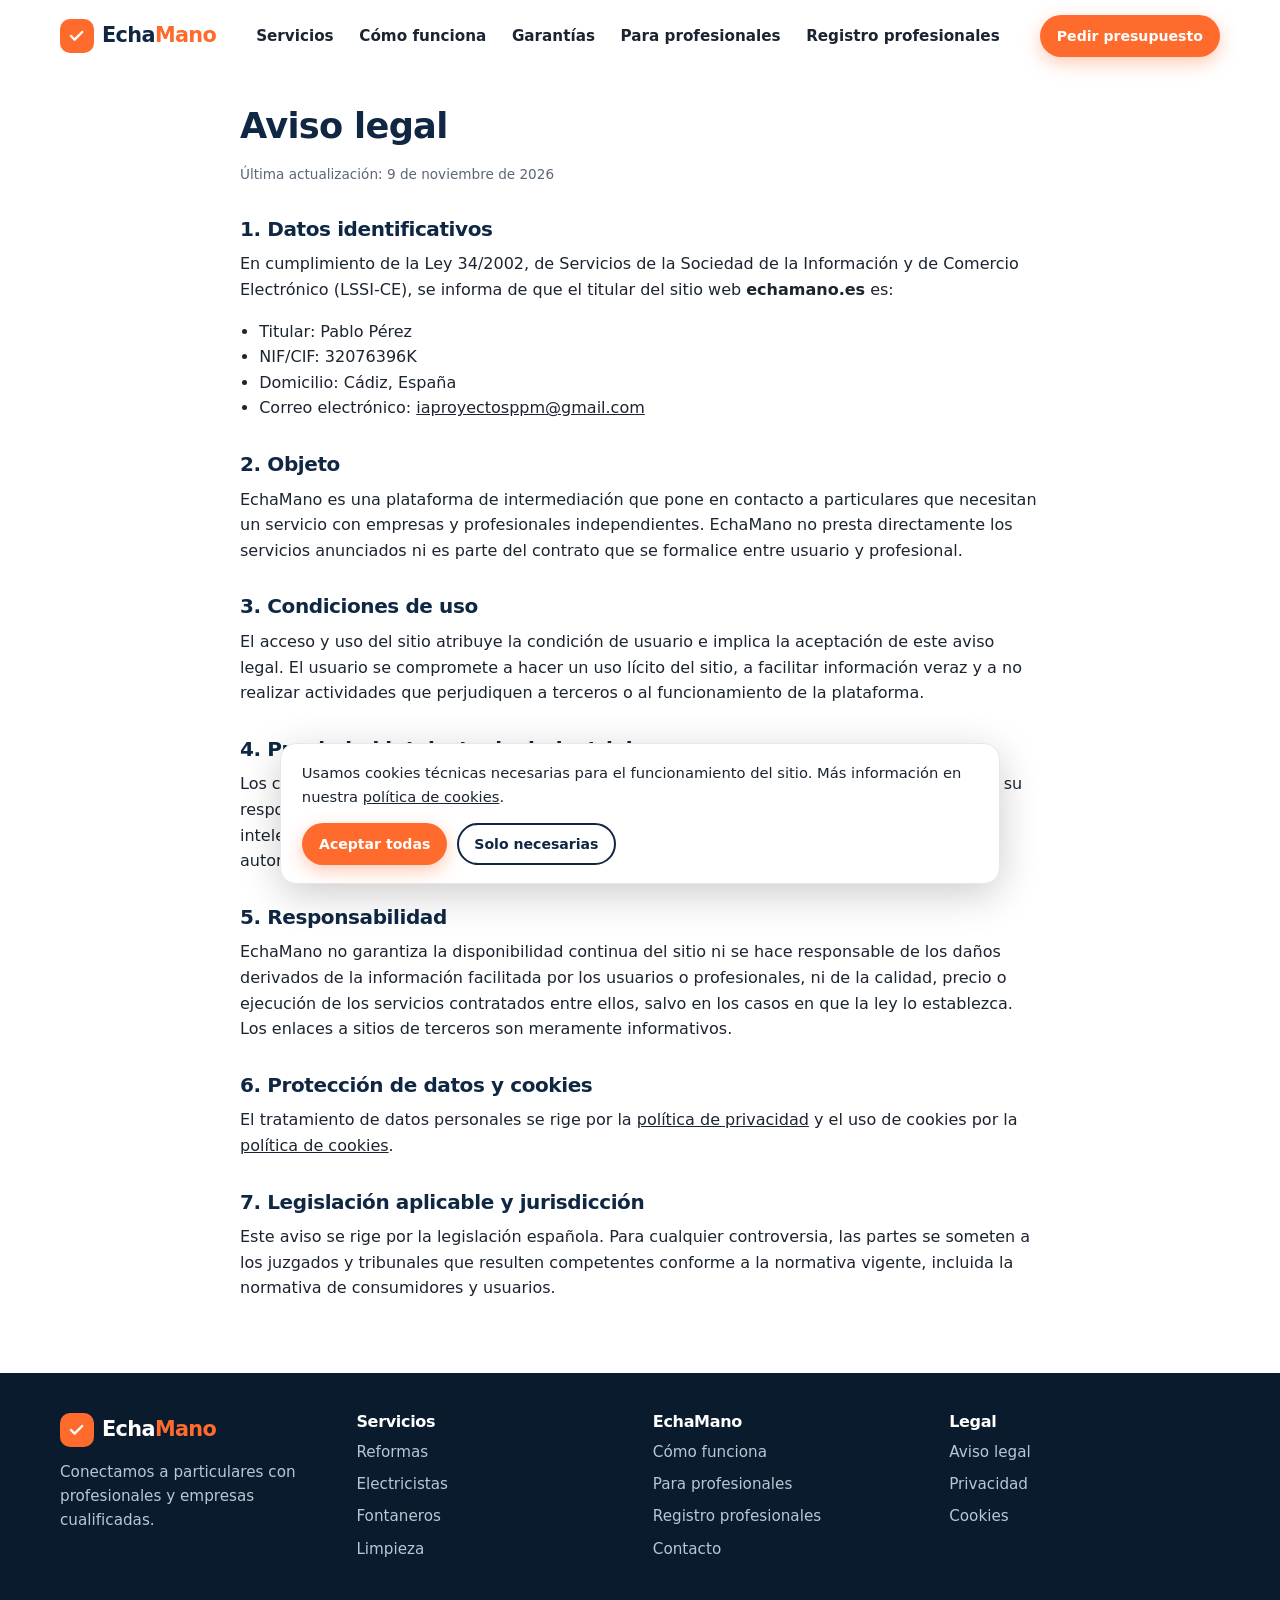
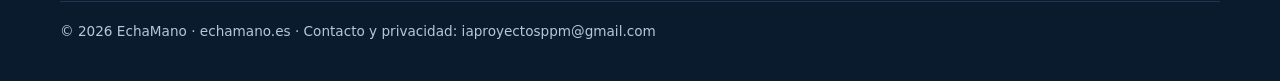
==== commit 9ca25d72: "Añadir formulario de registro para profesionales Co-Authored-By: Claude Sonnet 5.5 <noreply@anthropi" ====
--- a/aviso-legal.html
+++ b/aviso-legal.html
@@ -27,6 +27,7 @@
         <li><a href="/#como-funciona">Cómo funciona</a></li>
         <li><a href="/#confianza">Garantías</a></li>
         <li><a href="/#captacion">Para profesionales</a></li>
+        <li><a href="/registro-profesionales.html">Registro profesionales</a></li>
       </ul>
     </div>
   </header>
@@ -71,7 +72,7 @@
           <p style="margin-top:.8rem">Conectamos a particulares con profesionales y empresas cualificadas.</p>
         </div>
         <nav aria-label="Servicios"><h3>Servicios</h3><ul><li><a href="/#servicios">Reformas</a></li><li><a href="/#servicios">Electricistas</a></li><li><a href="/#servicios">Fontaneros</a></li><li><a href="/#servicios">Limpieza</a></li></ul></nav>
-        <nav aria-label="EchaMano"><h3>EchaMano</h3><ul><li><a href="/#como-funciona">Cómo funciona</a></li><li><a href="/#captacion">Para profesionales</a></li><li><a href="mailto:iaproyectosppm@gmail.com">Contacto</a></li></ul></nav>
+        <nav aria-label="EchaMano"><h3>EchaMano</h3><ul><li><a href="/#como-funciona">Cómo funciona</a></li><li><a href="/#captacion">Para profesionales</a></li><li><a href="/registro-profesionales.html">Registro profesionales</a></li><li><a href="mailto:iaproyectosppm@gmail.com">Contacto</a></li></ul></nav>
         <nav aria-label="Legal"><h3>Legal</h3><ul><li><a href="/aviso-legal.html">Aviso legal</a></li><li><a href="/politica-de-privacidad.html">Privacidad</a></li><li><a href="/cookies.html">Cookies</a></li></ul></nav>
       </div>
       <p class="copy">© <span id="year">2026</span> EchaMano · echamano.es · Contacto y privacidad: <a href="mailto:iaproyectosppm@gmail.com">iaproyectosppm@gmail.com</a></p>
--- a/css/styles.css
+++ b/css/styles.css
@@ -254,3 +254,10 @@
   *, *::before, *::after { transition: none !important; animation: none !important; scroll-behavior: auto !important; }
   .js [data-reveal] { opacity: 1; transform: none; }
 }
+
+/* Registro de profesionales */
+.reg { padding: 2rem 0 3.5rem; max-width: 640px; }
+.reg-head { text-align: center; margin-bottom: 1.6rem; }
+.reg-head .lead { margin-inline: auto; }
+.reg-card { box-shadow: var(--shadow); }
+@media (min-width: 900px) { .reg { padding: 3.5rem 0 5rem; } }
